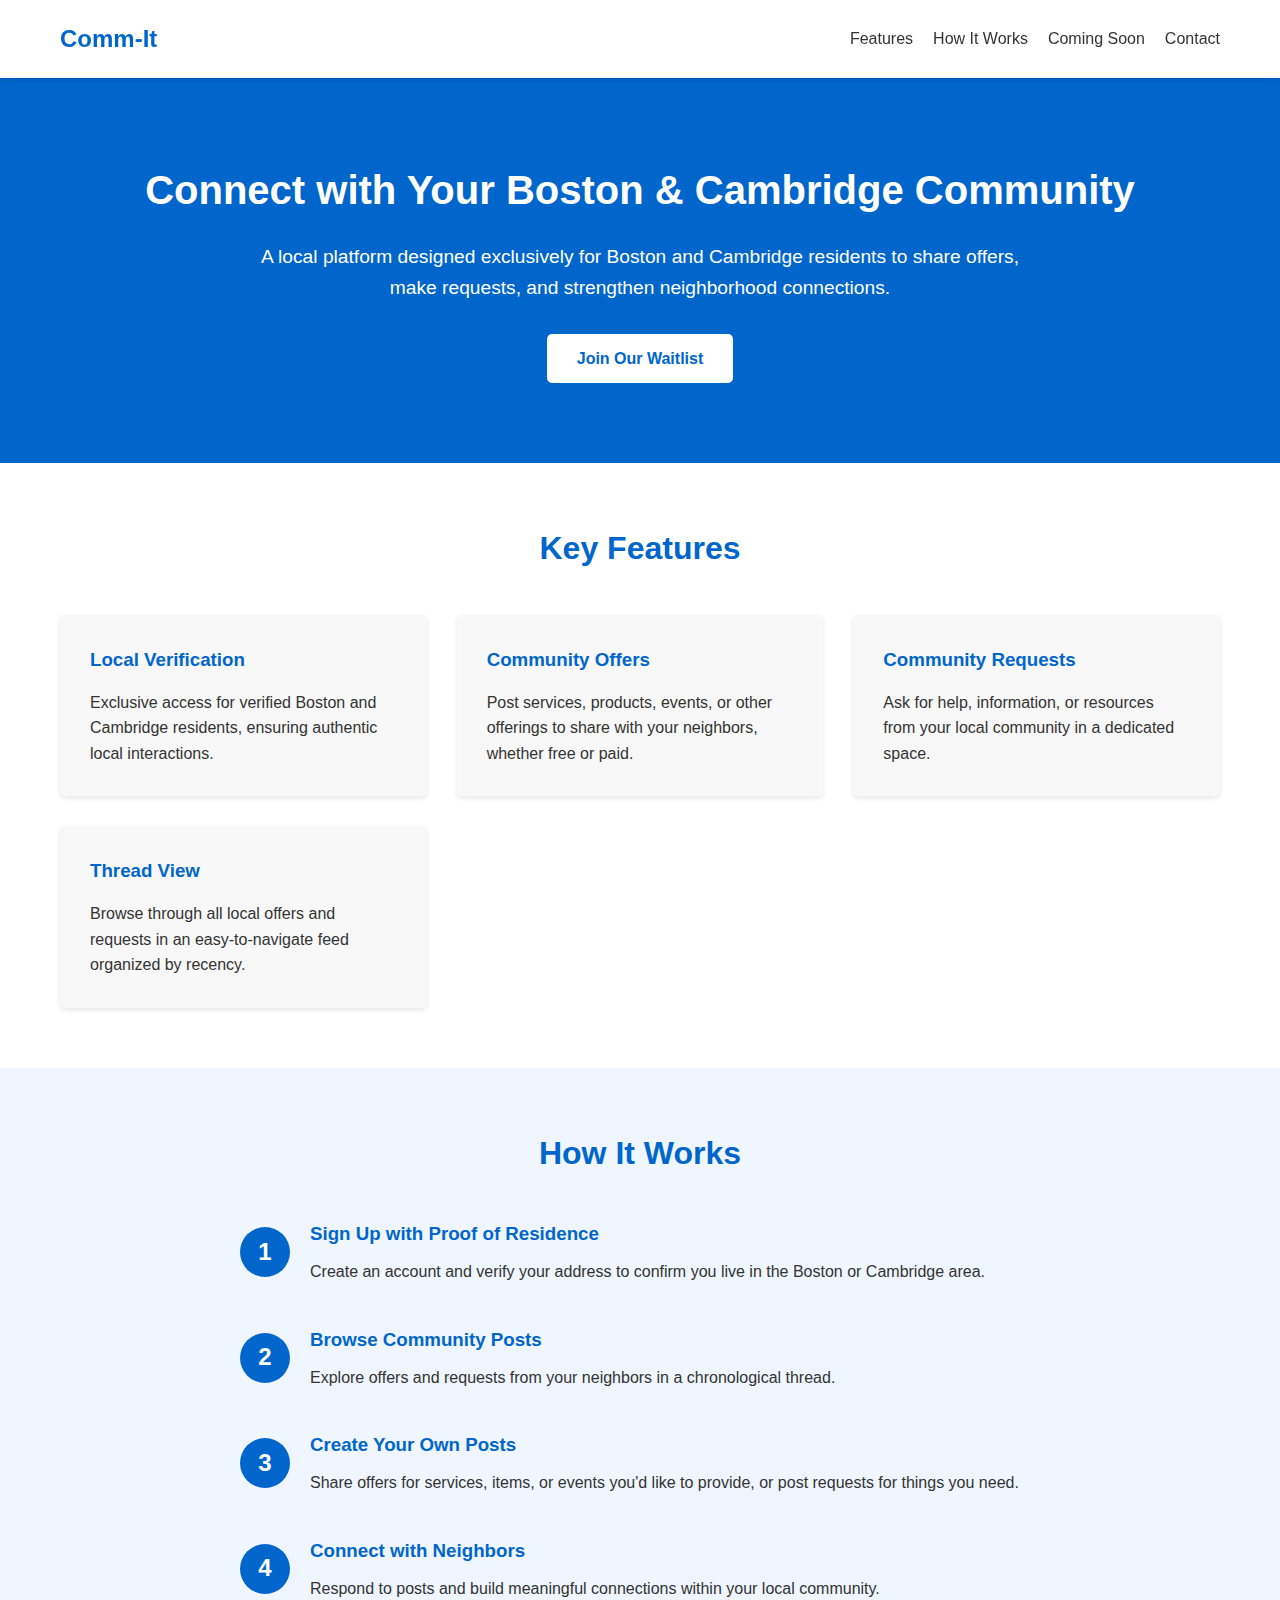
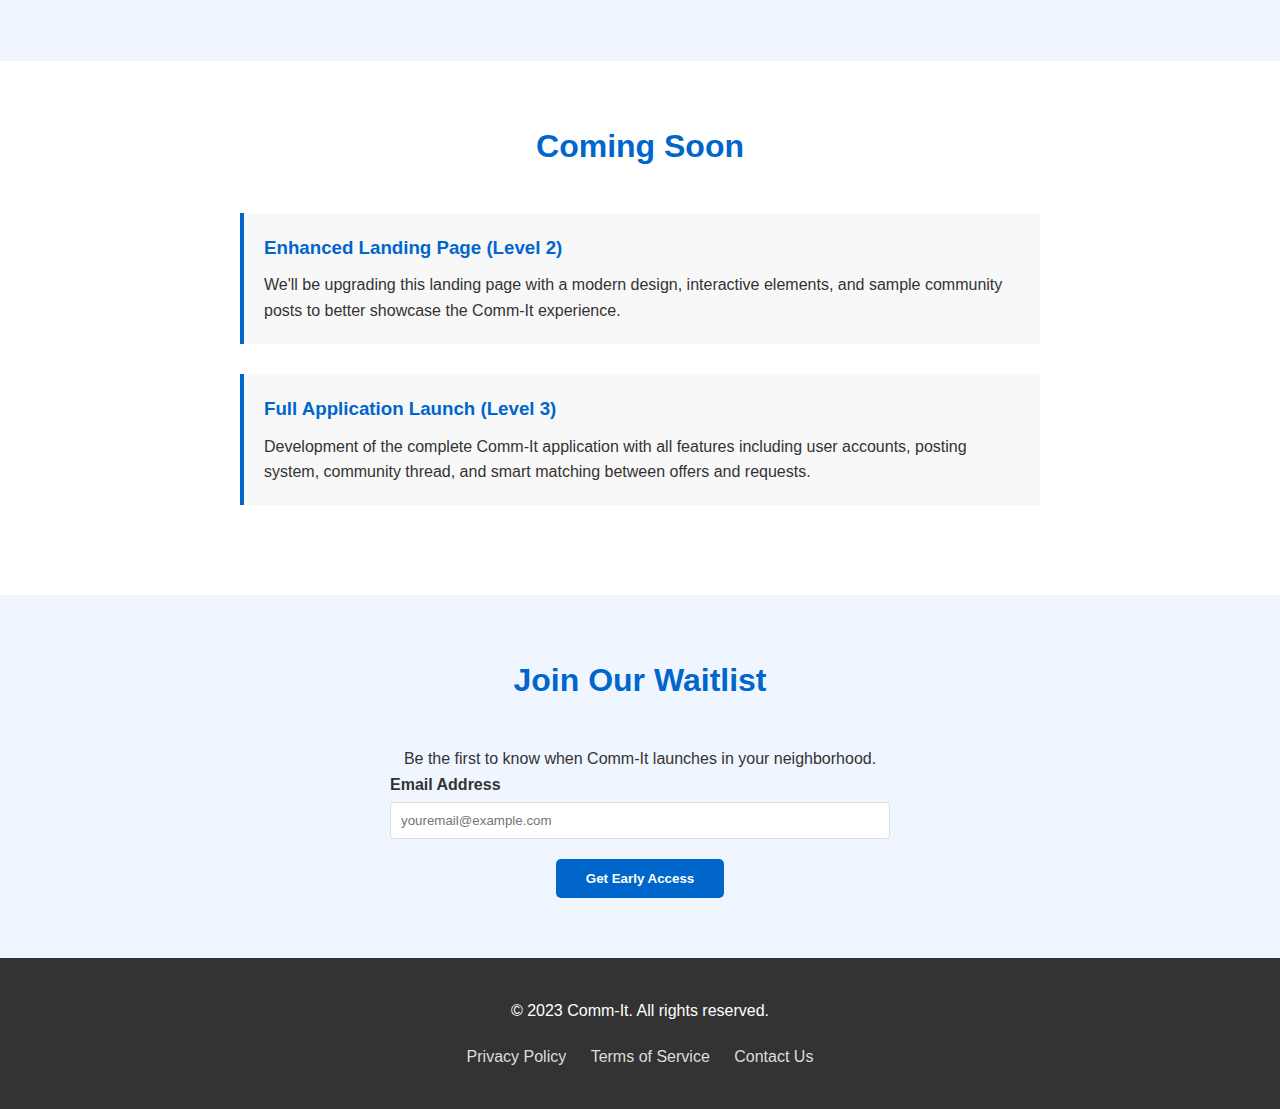
==== index.html @ e8f0e80a "level 1!" ====
<!DOCTYPE html>
<html lang="en">
<head>
    <meta charset="UTF-8">
    <meta name="viewport" content="width=device-width, initial-scale=1.0">
    <title>Comm-It - Boston & Cambridge Local Community Platform</title>
    <style>
        /* Basic Reset */
        * {
            margin: 0;
            padding: 0;
            box-sizing: border-box;
        }
        
        body {
            font-family: Arial, sans-serif;
            line-height: 1.6;
            color: #333;
            background-color: #f8f8f8;
        }
        
        /* Container */
        .container {
            width: 100%;
            max-width: 1200px;
            margin: 0 auto;
            padding: 0 20px;
        }
        
        /* Header */
        header {
            background-color: #fff;
            box-shadow: 0 2px 5px rgba(0,0,0,0.1);
            padding: 20px 0;
            position: sticky;
            top: 0;
            z-index: 100;
        }
        
        .header-container {
            display: flex;
            justify-content: space-between;
            align-items: center;
        }
        
        .logo {
            font-size: 24px;
            font-weight: bold;
            color: #0066cc;
        }
        
        nav ul {
            display: flex;
            list-style: none;
        }
        
        nav ul li {
            margin-left: 20px;
        }
        
        nav ul li a {
            text-decoration: none;
            color: #333;
            font-weight: 500;
            transition: color 0.3s;
        }
        
        nav ul li a:hover {
            color: #0066cc;
        }
        
        /* Hero Section */
        .hero {
            background-color: #0066cc;
            color: white;
            padding: 80px 0;
            text-align: center;
        }
        
        .hero h1 {
            font-size: 2.5rem;
            margin-bottom: 20px;
        }
        
        .hero p {
            font-size: 1.2rem;
            max-width: 800px;
            margin: 0 auto 30px;
        }
        
        .cta-button {
            display: inline-block;
            background-color: #fff;
            color: #0066cc;
            padding: 12px 30px;
            border-radius: 5px;
            text-decoration: none;
            font-weight: bold;
            transition: background-color 0.3s, transform 0.3s;
        }
        
        .cta-button:hover {
            background-color: #f0f0f0;
            transform: translateY(-2px);
        }
        
        /* Section Styling */
        section {
            padding: 60px 0;
        }
        
        section h2 {
            text-align: center;
            margin-bottom: 40px;
            font-size: 2rem;
            color: #0066cc;
        }
        
        /* Features Section */
        .features {
            background-color: #fff;
        }
        
        .features-grid {
            display: grid;
            grid-template-columns: repeat(auto-fit, minmax(300px, 1fr));
            gap: 30px;
        }
        
        .feature-card {
            background-color: #f8f8f8;
            border-radius: 5px;
            padding: 30px;
            box-shadow: 0 2px 5px rgba(0,0,0,0.1);
            transition: transform 0.3s;
        }
        
        .feature-card:hover {
            transform: translateY(-5px);
        }
        
        .feature-card h3 {
            margin-bottom: 15px;
            color: #0066cc;
        }
        
        /* How It Works Section */
        .how-it-works {
            background-color: #f0f6ff;
        }
        
        .steps {
            max-width: 800px;
            margin: 0 auto;
        }
        
        .step {
            display: flex;
            margin-bottom: 40px;
            align-items: center;
        }
        
        .step:last-child {
            margin-bottom: 0;
        }
        
        .step-number {
            background-color: #0066cc;
            color: white;
            width: 50px;
            height: 50px;
            border-radius: 50%;
            display: flex;
            justify-content: center;
            align-items: center;
            font-size: 1.5rem;
            font-weight: bold;
            margin-right: 20px;
            flex-shrink: 0;
        }
        
        .step-content {
            flex-grow: 1;
        }
        
        .step-content h3 {
            margin-bottom: 10px;
            color: #0066cc;
        }
        
        /* Future Features Section */
        .future-features {
            background-color: #fff;
        }
        
        .future-features-container {
            max-width: 800px;
            margin: 0 auto;
        }
        
        .future-feature {
            margin-bottom: 30px;
            padding: 20px;
            border-left: 4px solid #0066cc;
            background-color: #f8f8f8;
        }
        
        .future-feature h3 {
            margin-bottom: 10px;
            color: #0066cc;
        }
        
        /* Contact Section */
        .contact {
            background-color: #f0f6ff;
            text-align: center;
        }
        
        .form-container {
            max-width: 500px;
            margin: 0 auto;
        }
        
        .form-group {
            margin-bottom: 20px;
            text-align: left;
        }
        
        label {
            display: block;
            margin-bottom: 5px;
            font-weight: bold;
        }
        
        input[type="email"] {
            width: 100%;
            padding: 10px;
            border: 1px solid #ddd;
            border-radius: 4px;
        }
        
        .submit-button {
            background-color: #0066cc;
            color: white;
            border: none;
            padding: 12px 30px;
            border-radius: 5px;
            cursor: pointer;
            font-weight: bold;
            transition: background-color 0.3s;
        }
        
        .submit-button:hover {
            background-color: #0055aa;
        }
        
        /* Footer */
        footer {
            background-color: #333;
            color: white;
            padding: 40px 0;
            text-align: center;
        }
        
        .footer-content {
            max-width: 800px;
            margin: 0 auto;
        }
        
        .footer-links {
            margin-top: 20px;
        }
        
        .footer-links a {
            color: #ddd;
            margin: 0 10px;
            text-decoration: none;
        }
        
        .footer-links a:hover {
            color: white;
            text-decoration: underline;
        }
        
        /* Responsive Design */
        @media screen and (max-width: 768px) {
            nav ul {
                display: none;
            }
            
            .hero h1 {
                font-size: 2rem;
            }
            
            .hero p {
                font-size: 1rem;
            }
            
            section {
                padding: 40px 0;
            }
            
            .step {
                flex-direction: column;
                text-align: center;
            }
            
            .step-number {
                margin: 0 0 15px 0;
            }
        }
    </style>
</head>
<body>
    <!-- Header -->
    <header>
        <div class="container header-container">
            <div class="logo">Comm-It</div>
            <nav>
                <ul>
                    <li><a href="#features">Features</a></li>
                    <li><a href="#how-it-works">How It Works</a></li>
                    <li><a href="#future-features">Coming Soon</a></li>
                    <li><a href="#contact">Contact</a></li>
                </ul>
            </nav>
        </div>
    </header>

    <!-- Hero Section -->
    <section class="hero">
        <div class="container">
            <h1>Connect with Your Boston & Cambridge Community</h1>
            <p>A local platform designed exclusively for Boston and Cambridge residents to share offers, make requests, and strengthen neighborhood connections.</p>
            <a href="#contact" class="cta-button">Join Our Waitlist</a>
        </div>
    </section>

    <!-- Features Section -->
    <section id="features" class="features">
        <div class="container">
            <h2>Key Features</h2>
            <div class="features-grid">
                <div class="feature-card">
                    <h3>Local Verification</h3>
                    <p>Exclusive access for verified Boston and Cambridge residents, ensuring authentic local interactions.</p>
                </div>
                <div class="feature-card">
                    <h3>Community Offers</h3>
                    <p>Post services, products, events, or other offerings to share with your neighbors, whether free or paid.</p>
                </div>
                <div class="feature-card">
                    <h3>Community Requests</h3>
                    <p>Ask for help, information, or resources from your local community in a dedicated space.</p>
                </div>
                <div class="feature-card">
                    <h3>Thread View</h3>
                    <p>Browse through all local offers and requests in an easy-to-navigate feed organized by recency.</p>
                </div>
            </div>
        </div>
    </section>

    <!-- How It Works Section -->
    <section id="how-it-works" class="how-it-works">
        <div class="container">
            <h2>How It Works</h2>
            <div class="steps">
                <div class="step">
                    <div class="step-number">1</div>
                    <div class="step-content">
                        <h3>Sign Up with Proof of Residence</h3>
                        <p>Create an account and verify your address to confirm you live in the Boston or Cambridge area.</p>
                    </div>
                </div>
                <div class="step">
                    <div class="step-number">2</div>
                    <div class="step-content">
                        <h3>Browse Community Posts</h3>
                        <p>Explore offers and requests from your neighbors in a chronological thread.</p>
                    </div>
                </div>
                <div class="step">
                    <div class="step-number">3</div>
                    <div class="step-content">
                        <h3>Create Your Own Posts</h3>
                        <p>Share offers for services, items, or events you'd like to provide, or post requests for things you need.</p>
                    </div>
                </div>
                <div class="step">
                    <div class="step-number">4</div>
                    <div class="step-content">
                        <h3>Connect with Neighbors</h3>
                        <p>Respond to posts and build meaningful connections within your local community.</p>
                    </div>
                </div>
            </div>
        </div>
    </section>

    <!-- Future Features Section -->
    <section id="future-features" class="future-features">
        <div class="container">
            <h2>Coming Soon</h2>
            <div class="future-features-container">
                <div class="future-feature">
                    <h3>Enhanced Landing Page (Level 2)</h3>
                    <p>We'll be upgrading this landing page with a modern design, interactive elements, and sample community posts to better showcase the Comm-It experience.</p>
                </div>
                <div class="future-feature">
                    <h3>Full Application Launch (Level 3)</h3>
                    <p>Development of the complete Comm-It application with all features including user accounts, posting system, community thread, and smart matching between offers and requests.</p>
                </div>
            </div>
        </div>
    </section>

    <!-- Contact Section -->
    <section id="contact" class="contact">
        <div class="container">
            <h2>Join Our Waitlist</h2>
            <p>Be the first to know when Comm-It launches in your neighborhood.</p>
            <div class="form-container">
                <div class="form-group">
                    <label for="email">Email Address</label>
                    <input type="email" id="email" placeholder="youremail@example.com">
                </div>
                <button class="submit-button">Get Early Access</button>
            </div>
        </div>
    </section>

    <!-- Footer -->
    <footer>
        <div class="container">
            <div class="footer-content">
                <p>&copy; 2023 Comm-It. All rights reserved.</p>
                <div class="footer-links">
                    <a href="#">Privacy Policy</a>
                    <a href="#">Terms of Service</a>
                    <a href="#">Contact Us</a>
                </div>
            </div>
        </div>
    </footer>

    <script>
        // Simple smooth scrolling for anchor links
        document.querySelectorAll('a[href^="#"]').forEach(anchor => {
            anchor.addEventListener('click', function (e) {
                e.preventDefault();
                
                document.querySelector(this.getAttribute('href')).scrollIntoView({
                    behavior: 'smooth'
                });
            });
        });

        // Form submission handling (just for show)
        const form = document.querySelector('.form-container');
        const submitButton = document.querySelector('.submit-button');
        
        submitButton.addEventListener('click', function(e) {
            e.preventDefault();
            const email = document.getElementById('email').value;
            
            if (email) {
                alert('Thanks for joining our waitlist! We\'ll keep you updated on Comm-It\'s launch.');
                document.getElementById('email').value = '';
            } else {
                alert('Please enter a valid email address.');
            }
        });
    </script>
</body>
</html>
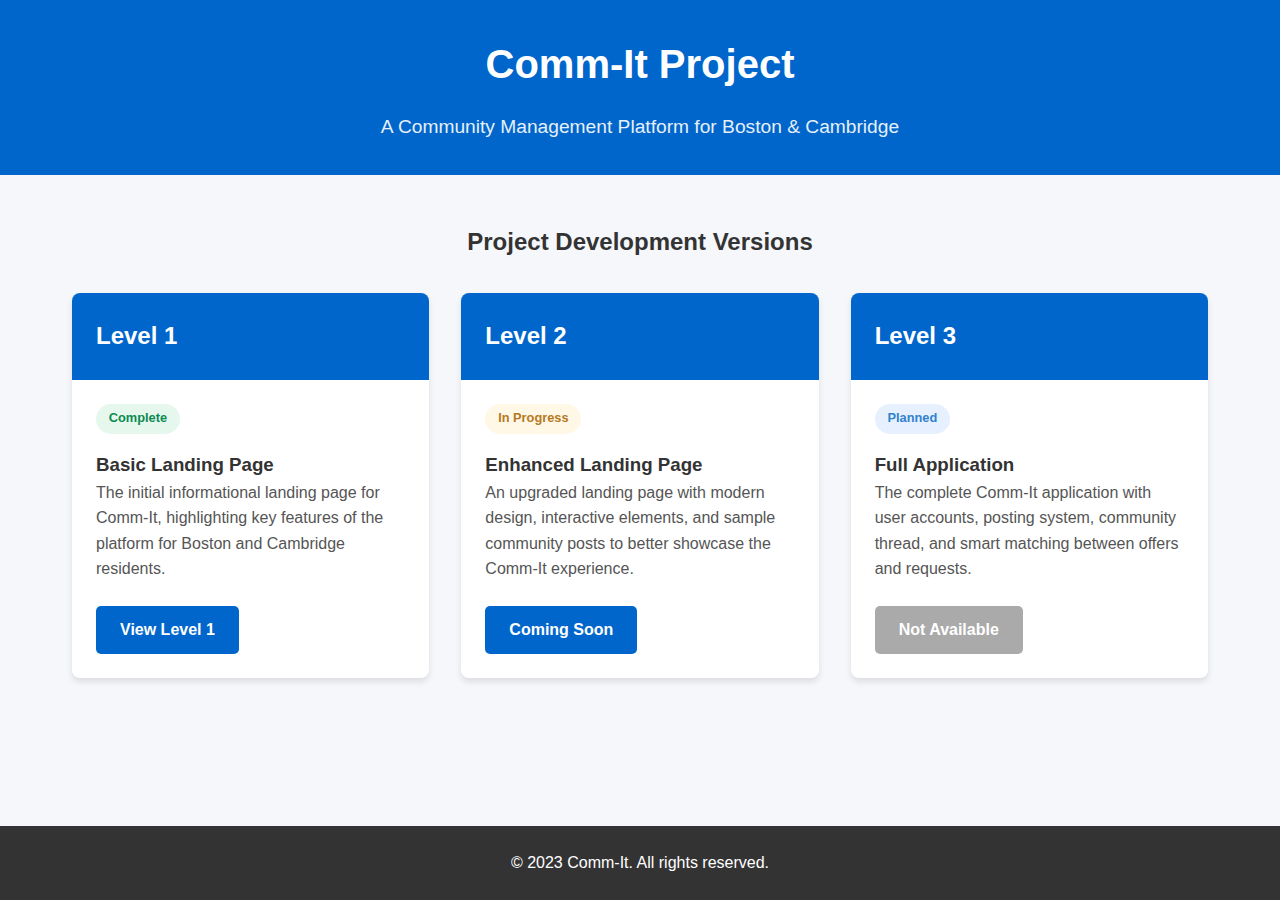
==== commit d0885ab6: "add support for top-level" ====
--- a/index.html
+++ b/index.html
@@ -3,9 +3,8 @@
 <head>
     <meta charset="UTF-8">
     <meta name="viewport" content="width=device-width, initial-scale=1.0">
-    <title>Comm-It - Boston & Cambridge Local Community Platform</title>
+    <title>Comm-It - Project Versions</title>
     <style>
-        /* Basic Reset */
         * {
             margin: 0;
             padding: 0;
@@ -16,461 +15,174 @@
             font-family: Arial, sans-serif;
             line-height: 1.6;
             color: #333;
-            background-color: #f8f8f8;
+            background-color: #f5f7fa;
+            display: flex;
+            flex-direction: column;
+            min-height: 100vh;
         }
         
-        /* Container */
+        header {
+            background-color: #0066cc;
+            color: white;
+            padding: 2rem 0;
+            text-align: center;
+        }
+        
         .container {
             width: 100%;
             max-width: 1200px;
             margin: 0 auto;
-            padding: 0 20px;
+            padding: 0 2rem;
         }
         
-        /* Header */
-        header {
-            background-color: #fff;
-            box-shadow: 0 2px 5px rgba(0,0,0,0.1);
-            padding: 20px 0;
-            position: sticky;
-            top: 0;
-            z-index: 100;
+        h1 {
+            margin-bottom: 1rem;
+            font-size: 2.5rem;
         }
         
-        .header-container {
-            display: flex;
-            justify-content: space-between;
-            align-items: center;
+        .subtitle {
+            font-size: 1.2rem;
+            opacity: 0.9;
         }
         
-        .logo {
-            font-size: 24px;
-            font-weight: bold;
-            color: #0066cc;
+        main {
+            flex: 1;
+            padding: 3rem 0;
         }
         
-        nav ul {
-            display: flex;
-            list-style: none;
+        .versions-container {
+            display: grid;
+            grid-template-columns: repeat(auto-fit, minmax(300px, 1fr));
+            gap: 2rem;
         }
         
-        nav ul li {
-            margin-left: 20px;
+        .version-card {
+            background-color: white;
+            border-radius: 8px;
+            box-shadow: 0 4px 6px rgba(0, 0, 0, 0.1);
+            overflow: hidden;
+            transition: transform 0.3s, box-shadow 0.3s;
         }
         
-        nav ul li a {
-            text-decoration: none;
-            color: #333;
-            font-weight: 500;
-            transition: color 0.3s;
+        .version-card:hover {
+            transform: translateY(-5px);
+            box-shadow: 0 6px 12px rgba(0, 0, 0, 0.15);
         }
         
-        nav ul li a:hover {
-            color: #0066cc;
-        }
-        
-        /* Hero Section */
-        .hero {
+        .card-header {
             background-color: #0066cc;
             color: white;
-            padding: 80px 0;
-            text-align: center;
-        }
-        
-        .hero h1 {
-            font-size: 2.5rem;
-            margin-bottom: 20px;
-        }
-        
-        .hero p {
-            font-size: 1.2rem;
-            max-width: 800px;
-            margin: 0 auto 30px;
-        }
-        
-        .cta-button {
-            display: inline-block;
-            background-color: #fff;
-            color: #0066cc;
-            padding: 12px 30px;
-            border-radius: 5px;
-            text-decoration: none;
-            font-weight: bold;
-            transition: background-color 0.3s, transform 0.3s;
-        }
-        
-        .cta-button:hover {
-            background-color: #f0f0f0;
-            transform: translateY(-2px);
-        }
-        
-        /* Section Styling */
-        section {
-            padding: 60px 0;
-        }
-        
-        section h2 {
-            text-align: center;
-            margin-bottom: 40px;
-            font-size: 2rem;
-            color: #0066cc;
-        }
-        
-        /* Features Section */
-        .features {
-            background-color: #fff;
-        }
-        
-        .features-grid {
-            display: grid;
-            grid-template-columns: repeat(auto-fit, minmax(300px, 1fr));
-            gap: 30px;
-        }
-        
-        .feature-card {
-            background-color: #f8f8f8;
-            border-radius: 5px;
-            padding: 30px;
-            box-shadow: 0 2px 5px rgba(0,0,0,0.1);
-            transition: transform 0.3s;
-        }
-        
-        .feature-card:hover {
-            transform: translateY(-5px);
-        }
-        
-        .feature-card h3 {
-            margin-bottom: 15px;
-            color: #0066cc;
-        }
-        
-        /* How It Works Section */
-        .how-it-works {
-            background-color: #f0f6ff;
-        }
-        
-        .steps {
-            max-width: 800px;
-            margin: 0 auto;
-        }
-        
-        .step {
-            display: flex;
-            margin-bottom: 40px;
-            align-items: center;
-        }
-        
-        .step:last-child {
-            margin-bottom: 0;
-        }
-        
-        .step-number {
-            background-color: #0066cc;
-            color: white;
-            width: 50px;
-            height: 50px;
-            border-radius: 50%;
-            display: flex;
-            justify-content: center;
-            align-items: center;
+            padding: 1.5rem;
             font-size: 1.5rem;
-            font-weight: bold;
-            margin-right: 20px;
-            flex-shrink: 0;
-        }
-        
-        .step-content {
-            flex-grow: 1;
-        }
-        
-        .step-content h3 {
-            margin-bottom: 10px;
-            color: #0066cc;
-        }
-        
-        /* Future Features Section */
-        .future-features {
-            background-color: #fff;
-        }
-        
-        .future-features-container {
-            max-width: 800px;
-            margin: 0 auto;
-        }
-        
-        .future-feature {
-            margin-bottom: 30px;
-            padding: 20px;
-            border-left: 4px solid #0066cc;
-            background-color: #f8f8f8;
-        }
-        
-        .future-feature h3 {
-            margin-bottom: 10px;
-            color: #0066cc;
-        }
-        
-        /* Contact Section */
-        .contact {
-            background-color: #f0f6ff;
-            text-align: center;
-        }
-        
-        .form-container {
-            max-width: 500px;
-            margin: 0 auto;
-        }
-        
-        .form-group {
-            margin-bottom: 20px;
-            text-align: left;
-        }
-        
-        label {
-            display: block;
-            margin-bottom: 5px;
             font-weight: bold;
         }
         
-        input[type="email"] {
-            width: 100%;
-            padding: 10px;
-            border: 1px solid #ddd;
-            border-radius: 4px;
+        .card-body {
+            padding: 1.5rem;
         }
         
-        .submit-button {
+        .card-body p {
+            margin-bottom: 1.5rem;
+            color: #555;
+        }
+        
+        .status {
+            display: inline-block;
+            padding: 0.3rem 0.8rem;
+            border-radius: 50px;
+            font-size: 0.8rem;
+            font-weight: bold;
+            margin-bottom: 1rem;
+        }
+        
+        .complete {
+            background-color: #e6f7ee;
+            color: #0c8b51;
+        }
+        
+        .in-progress {
+            background-color: #fff8e6;
+            color: #b7791f;
+        }
+        
+        .planned {
+            background-color: #e6f0ff;
+            color: #3182ce;
+        }
+        
+        .btn {
+            display: inline-block;
             background-color: #0066cc;
             color: white;
-            border: none;
-            padding: 12px 30px;
+            padding: 0.7rem 1.5rem;
             border-radius: 5px;
-            cursor: pointer;
+            text-decoration: none;
             font-weight: bold;
             transition: background-color 0.3s;
         }
         
-        .submit-button:hover {
+        .btn:hover {
             background-color: #0055aa;
         }
         
-        /* Footer */
         footer {
             background-color: #333;
             color: white;
-            padding: 40px 0;
+            padding: 1.5rem 0;
             text-align: center;
-        }
-        
-        .footer-content {
-            max-width: 800px;
-            margin: 0 auto;
-        }
-        
-        .footer-links {
-            margin-top: 20px;
-        }
-        
-        .footer-links a {
-            color: #ddd;
-            margin: 0 10px;
-            text-decoration: none;
-        }
-        
-        .footer-links a:hover {
-            color: white;
-            text-decoration: underline;
-        }
-        
-        /* Responsive Design */
-        @media screen and (max-width: 768px) {
-            nav ul {
-                display: none;
-            }
-            
-            .hero h1 {
-                font-size: 2rem;
-            }
-            
-            .hero p {
-                font-size: 1rem;
-            }
-            
-            section {
-                padding: 40px 0;
-            }
-            
-            .step {
-                flex-direction: column;
-                text-align: center;
-            }
-            
-            .step-number {
-                margin: 0 0 15px 0;
-            }
         }
     </style>
 </head>
 <body>
-    <!-- Header -->
     <header>
-        <div class="container header-container">
-            <div class="logo">Comm-It</div>
-            <nav>
-                <ul>
-                    <li><a href="#features">Features</a></li>
-                    <li><a href="#how-it-works">How It Works</a></li>
-                    <li><a href="#future-features">Coming Soon</a></li>
-                    <li><a href="#contact">Contact</a></li>
-                </ul>
-            </nav>
+        <div class="container">
+            <h1>Comm-It Project</h1>
+            <div class="subtitle">A Community Management Platform for Boston & Cambridge</div>
         </div>
     </header>
-
-    <!-- Hero Section -->
-    <section class="hero">
+    
+    <main>
         <div class="container">
-            <h1>Connect with Your Boston & Cambridge Community</h1>
-            <p>A local platform designed exclusively for Boston and Cambridge residents to share offers, make requests, and strengthen neighborhood connections.</p>
-            <a href="#contact" class="cta-button">Join Our Waitlist</a>
-        </div>
-    </section>
-
-    <!-- Features Section -->
-    <section id="features" class="features">
-        <div class="container">
-            <h2>Key Features</h2>
-            <div class="features-grid">
-                <div class="feature-card">
-                    <h3>Local Verification</h3>
-                    <p>Exclusive access for verified Boston and Cambridge residents, ensuring authentic local interactions.</p>
-                </div>
-                <div class="feature-card">
-                    <h3>Community Offers</h3>
-                    <p>Post services, products, events, or other offerings to share with your neighbors, whether free or paid.</p>
-                </div>
-                <div class="feature-card">
-                    <h3>Community Requests</h3>
-                    <p>Ask for help, information, or resources from your local community in a dedicated space.</p>
-                </div>
-                <div class="feature-card">
-                    <h3>Thread View</h3>
-                    <p>Browse through all local offers and requests in an easy-to-navigate feed organized by recency.</p>
-                </div>
-            </div>
-        </div>
-    </section>
-
-    <!-- How It Works Section -->
-    <section id="how-it-works" class="how-it-works">
-        <div class="container">
-            <h2>How It Works</h2>
-            <div class="steps">
-                <div class="step">
-                    <div class="step-number">1</div>
-                    <div class="step-content">
-                        <h3>Sign Up with Proof of Residence</h3>
-                        <p>Create an account and verify your address to confirm you live in the Boston or Cambridge area.</p>
+            <h2 style="text-align: center; margin-bottom: 2rem;">Project Development Versions</h2>
+            
+            <div class="versions-container">
+                <div class="version-card">
+                    <div class="card-header">Level 1</div>
+                    <div class="card-body">
+                        <span class="status complete">Complete</span>
+                        <h3>Basic Landing Page</h3>
+                        <p>The initial informational landing page for Comm-It, highlighting key features of the platform for Boston and Cambridge residents.</p>
+                        <a href="level-1/index.html" class="btn">View Level 1</a>
                     </div>
                 </div>
-                <div class="step">
-                    <div class="step-number">2</div>
-                    <div class="step-content">
-                        <h3>Browse Community Posts</h3>
-                        <p>Explore offers and requests from your neighbors in a chronological thread.</p>
+                
+                <div class="version-card">
+                    <div class="card-header">Level 2</div>
+                    <div class="card-body">
+                        <span class="status in-progress">In Progress</span>
+                        <h3>Enhanced Landing Page</h3>
+                        <p>An upgraded landing page with modern design, interactive elements, and sample community posts to better showcase the Comm-It experience.</p>
+                        <a href="level-2/index.html" class="btn">Coming Soon</a>
                     </div>
                 </div>
-                <div class="step">
-                    <div class="step-number">3</div>
-                    <div class="step-content">
-                        <h3>Create Your Own Posts</h3>
-                        <p>Share offers for services, items, or events you'd like to provide, or post requests for things you need.</p>
-                    </div>
-                </div>
-                <div class="step">
-                    <div class="step-number">4</div>
-                    <div class="step-content">
-                        <h3>Connect with Neighbors</h3>
-                        <p>Respond to posts and build meaningful connections within your local community.</p>
+                
+                <div class="version-card">
+                    <div class="card-header">Level 3</div>
+                    <div class="card-body">
+                        <span class="status planned">Planned</span>
+                        <h3>Full Application</h3>
+                        <p>The complete Comm-It application with user accounts, posting system, community thread, and smart matching between offers and requests.</p>
+                        <a href="#" class="btn" style="background-color: #aaa; cursor: not-allowed;">Not Available</a>
                     </div>
                 </div>
             </div>
         </div>
-    </section>
-
-    <!-- Future Features Section -->
-    <section id="future-features" class="future-features">
-        <div class="container">
-            <h2>Coming Soon</h2>
-            <div class="future-features-container">
-                <div class="future-feature">
-                    <h3>Enhanced Landing Page (Level 2)</h3>
-                    <p>We'll be upgrading this landing page with a modern design, interactive elements, and sample community posts to better showcase the Comm-It experience.</p>
-                </div>
-                <div class="future-feature">
-                    <h3>Full Application Launch (Level 3)</h3>
-                    <p>Development of the complete Comm-It application with all features including user accounts, posting system, community thread, and smart matching between offers and requests.</p>
-                </div>
-            </div>
-        </div>
-    </section>
-
-    <!-- Contact Section -->
-    <section id="contact" class="contact">
-        <div class="container">
-            <h2>Join Our Waitlist</h2>
-            <p>Be the first to know when Comm-It launches in your neighborhood.</p>
-            <div class="form-container">
-                <div class="form-group">
-                    <label for="email">Email Address</label>
-                    <input type="email" id="email" placeholder="youremail@example.com">
-                </div>
-                <button class="submit-button">Get Early Access</button>
-            </div>
-        </div>
-    </section>
-
-    <!-- Footer -->
+    </main>
+    
     <footer>
         <div class="container">
-            <div class="footer-content">
-                <p>&copy; 2023 Comm-It. All rights reserved.</p>
-                <div class="footer-links">
-                    <a href="#">Privacy Policy</a>
-                    <a href="#">Terms of Service</a>
-                    <a href="#">Contact Us</a>
-                </div>
-            </div>
+            <p>&copy; 2023 Comm-It. All rights reserved.</p>
         </div>
     </footer>
-
-    <script>
-        // Simple smooth scrolling for anchor links
-        document.querySelectorAll('a[href^="#"]').forEach(anchor => {
-            anchor.addEventListener('click', function (e) {
-                e.preventDefault();
-                
-                document.querySelector(this.getAttribute('href')).scrollIntoView({
-                    behavior: 'smooth'
-                });
-            });
-        });
-
-        // Form submission handling (just for show)
-        const form = document.querySelector('.form-container');
-        const submitButton = document.querySelector('.submit-button');
-        
-        submitButton.addEventListener('click', function(e) {
-            e.preventDefault();
-            const email = document.getElementById('email').value;
-            
-            if (email) {
-                alert('Thanks for joining our waitlist! We\'ll keep you updated on Comm-It\'s launch.');
-                document.getElementById('email').value = '';
-            } else {
-                alert('Please enter a valid email address.');
-            }
-        });
-    </script>
 </body>
 </html> 